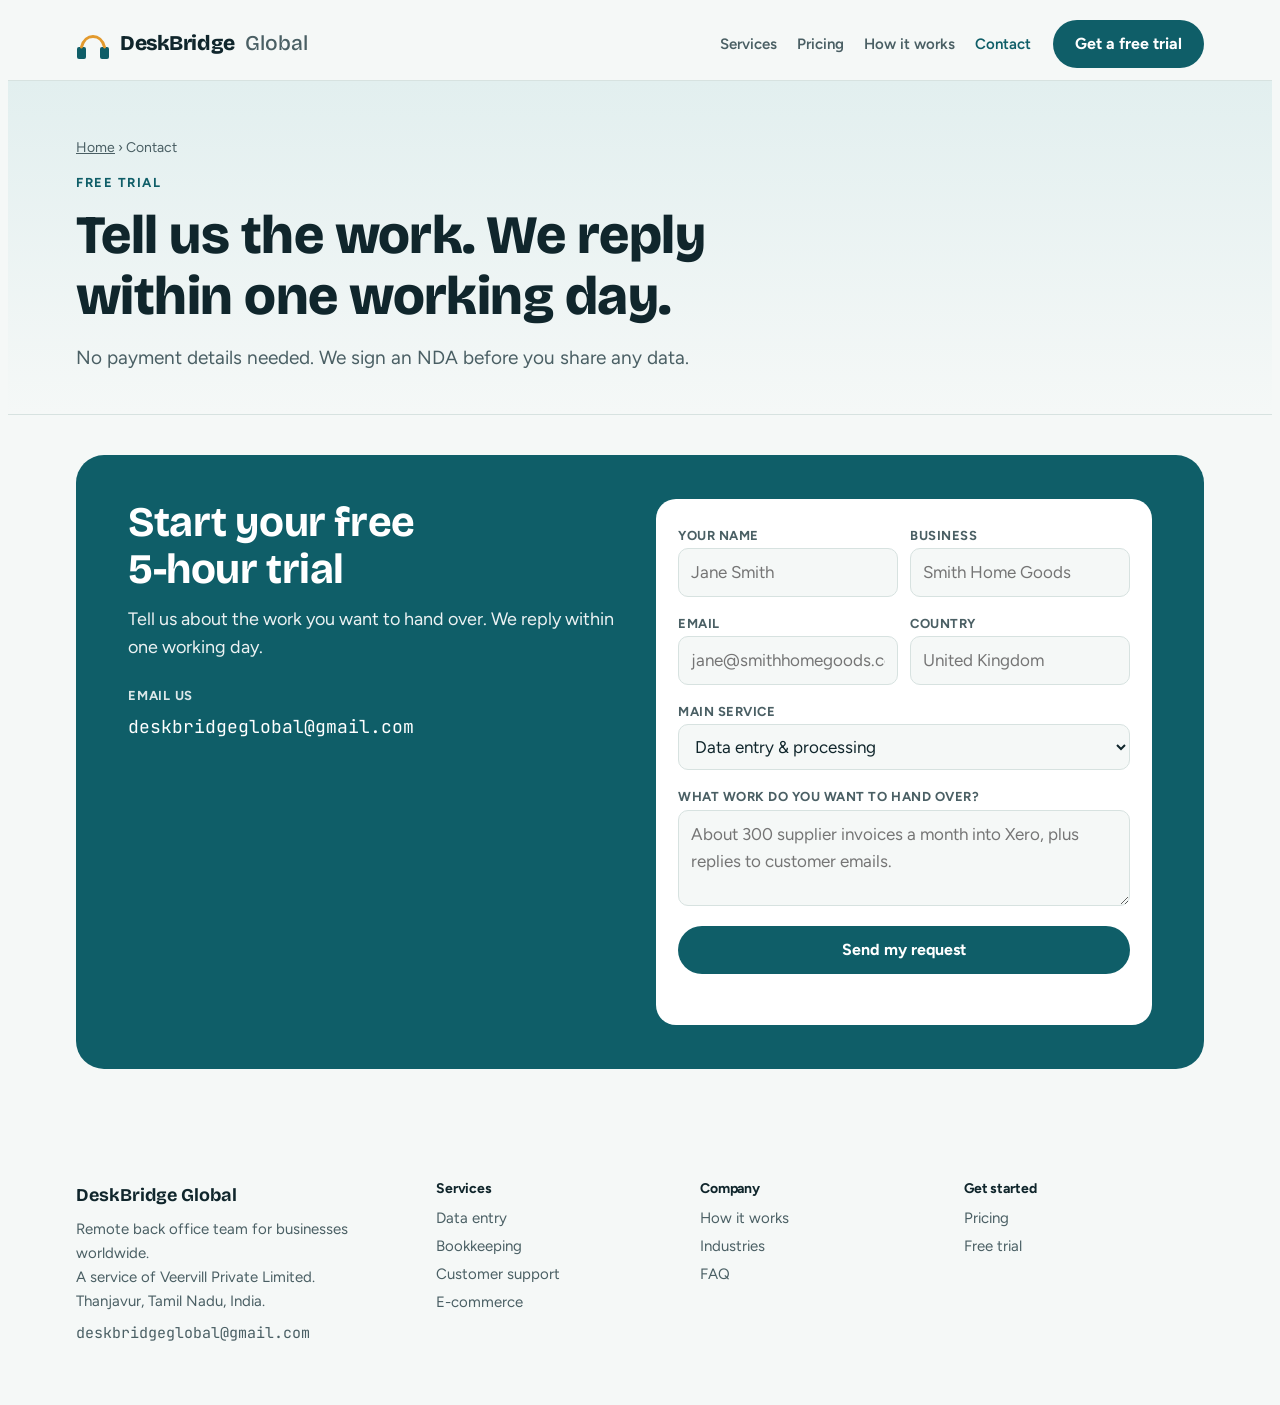
==== contact.html @ 3877d01b "Add files via upload" ====
<!doctype html>
<html lang="en">
<head>
<meta charset="utf-8">
<meta name="viewport" content="width=device-width, initial-scale=1, viewport-fit=cover">
<title>Contact & free trial – DeskBridge Global</title>
<meta name="description" content="Start your free 5-hour trial. Tell us the work you want to hand over – we reply within one working day.">
<meta property="og:title" content="Contact & free trial – DeskBridge Global">
<meta property="og:description" content="Start your free 5-hour trial. Tell us the work you want to hand over – we reply within one working day.">
<meta property="og:site_name" content="DeskBridge Global">
<link rel="icon" href="/assets/favicon.svg" type="image/svg+xml">
<link rel="preconnect" href="https://fonts.googleapis.com">
<link rel="preconnect" href="https://fonts.gstatic.com" crossorigin>
<link rel="stylesheet" href="https://fonts.googleapis.com/css2?family=Bricolage+Grotesque:opsz,wght@12..96,500;12..96,700;12..96,800&family=Figtree:wght@400;500;600;700&family=JetBrains+Mono:wght@500;600&display=swap">
<link rel="stylesheet" href="/assets/site.css">
<style>[hidden]{display:none!important}</style>
</head>
<body>
<header>
  <div class="wrap nav">
    <a class="brand" href="/" aria-label="DeskBridge Global home">
      <svg width="34" height="34" viewBox="0 0 34 34" aria-hidden="true">
        <rect x="1" y="20" width="9" height="12" rx="2" fill="var(--teal)"></rect>
        <rect x="24" y="20" width="9" height="12" rx="2" fill="var(--teal)"></rect>
        <path d="M5.5 20 C 9 6, 25 6, 28.5 20" fill="none" stroke="var(--marigold)" stroke-width="3" stroke-linecap="round"></path>
      </svg>
      <b>DeskBridge</b><span>Global</span>
    </a>
    <button class="menu-btn" type="button" aria-expanded="false" aria-controls="site-links">Menu</button>
    <nav class="links" id="site-links" aria-label="Pages">
      <a href="/services">Services</a>
      <a href="/pricing">Pricing</a>
      <a href="/how-it-works">How it works</a>
      <a href="/contact" aria-current="page">Contact</a>
    </nav>
    <a class="btn btn-primary" href="/contact">Get a free trial</a>
  </div>
</header>

<main id="top">
  <section class="page-hero">
    <div class="wrap">
      <p class="crumbs"><a href="/">Home</a> › Contact</p>
      <p class="eyebrow" style="margin-top:14px">Free trial</p>
      <h1>Tell us the work. We reply within one working day.</h1>
      <p class="lede">No payment details needed. We sign an NDA before you share any data.</p>
    </div>
  </section>

  <section id="contact" aria-labelledby="contact-h">
    <div class="wrap">
      <div class="contact">
        <div>
          <h2 id="contact-h">Start your free 5-hour trial</h2>
          <p>Tell us about the work you want to hand over. We reply within one working day.</p>
          <div class="mailline">
            <span style="font-size:13px;font-weight:700;letter-spacing:.06em;text-transform:uppercase;opacity:.85">Email us</span>
            <span class="addr" id="mail">deskbridgeglobal@gmail.com</span>
          </div>
        </div>
        <form class="quote" id="quote" novalidate>
          <div class="two">
            <div><label for="q-name">Your name</label><input id="q-name" autocomplete="name" placeholder="Jane Smith"></div>
            <div><label for="q-biz">Business</label><input id="q-biz" autocomplete="organization" placeholder="Smith Home Goods"></div>
          </div>
          <div class="two">
            <div><label for="q-email">Email</label><input id="q-email" type="email" autocomplete="email" placeholder="jane@smithhomegoods.com"></div>
            <div><label for="q-country">Country</label><input id="q-country" autocomplete="country-name" placeholder="United Kingdom"></div>
          </div>
          <div>
            <div><label for="q-svc">Main service</label>
              <select id="q-svc">
                <option>Data entry &amp; processing</option><option>Bookkeeping &amp; accounts</option><option>Invoices &amp; payroll prep</option><option>Customer support</option><option>E-commerce operations</option><option>Virtual assistant</option><option>Social media &amp; content</option><option>Lead generation</option><option>Website &amp; listing updates</option><option>Not sure yet</option>
              </select>
            </div>
          </div>
          <div><label for="q-work">What work do you want to hand over?</label><textarea id="q-work" placeholder="About 300 supplier invoices a month into Xero, plus replies to customer emails."></textarea></div>
          <input type="text" id="q-honey" tabindex="-1" autocomplete="off" aria-hidden="true" style="position:absolute;left:-9999px;width:1px;height:1px;opacity:0">
          <button class="btn btn-primary" type="submit" id="sendBtn">Send my request</button>
          <span class="status" id="status" aria-live="polite"></span>
          <div class="preview" id="preview" hidden></div>
          <div class="two" id="sendRow" hidden>
            <button class="btn btn-ghost" type="button" id="copyReq">Copy request</button>
            <a class="btn btn-ghost" id="mailReq" href="mailto:deskbridgeglobal@gmail.com">Open email app</a>
          </div>
        </form>
      </div>
    </div>
  </section>
</main>

<footer>
  <div class="wrap">
    <div>
      <b style="color:var(--fg);font-family:var(--display);font-size:18px">DeskBridge Global</b>
      <p style="margin-top:8px">Remote back office team for businesses worldwide.<br>A service of Veervill Private Limited.<br>Thanjavur, Tamil Nadu, India.</p>
      <p style="margin-top:8px" class="mono">deskbridgeglobal@gmail.com</p>
    </div>
    <div><h4>Services</h4><a href="/services">Data entry</a><a href="/services">Bookkeeping</a><a href="/services">Customer support</a><a href="/services">E-commerce</a></div>
    <div><h4>Company</h4><a href="/how-it-works">How it works</a><a href="/services#industries">Industries</a><a href="/how-it-works#faq">FAQ</a></div>
    <div><h4>Get started</h4><a href="/pricing">Pricing</a><a href="/contact">Free trial</a></div>
  </div>
</footer>

<script src="/assets/site.js"></script>
</body>
</html>
---- assets/site.css ----
/* Layout: a bridge line from Thanjavur to the client's city; long single page, 1160px column, sticky section nav. */
:root{
  --bg:#F5F8F7; --surface:#FFFFFF; --fg:#10262C; --muted:#4A5F64; --line:#D7E2E0;
  --teal:#0F5E68; --teal-soft:#E2EFEF; --marigold:#E39A2D; --marigold-ink:#7A4A06; --marigold-soft:#FCEFD9;
  --on-teal:#FFFFFF; --deep:#0E2A30; --on-deep:#E6EEEC; --deep-muted:#A9BDBC;
  --display:"Bricolage Grotesque", "Avenir Next", "Segoe UI", system-ui, sans-serif;
  --body:"Figtree", "Segoe UI", system-ui, sans-serif;
  --mono:"JetBrains Mono", ui-monospace, "SFMono-Regular", Menlo, monospace;
}
@media (prefers-color-scheme: dark){:root:not([data-theme="light"]){
  --bg:#0C181B; --surface:#12232A; --fg:#E6EEEC; --muted:#A3B6B5; --line:#24393F;
  --teal:#5DB6BE; --teal-soft:#16343A; --marigold:#F0B14E; --marigold-ink:#F6C677; --marigold-soft:#2E2412;
  --on-teal:#08181B; --deep:#081215; --on-deep:#E6EEEC; --deep-muted:#9FB3B2; color-scheme:dark;
}}
:root[data-theme="dark"]{
  --bg:#0C181B; --surface:#12232A; --fg:#E6EEEC; --muted:#A3B6B5; --line:#24393F;
  --teal:#5DB6BE; --teal-soft:#16343A; --marigold:#F0B14E; --marigold-ink:#F6C677; --marigold-soft:#2E2412;
  --on-teal:#08181B; --deep:#081215; --on-deep:#E6EEEC; --deep-muted:#9FB3B2; color-scheme:dark;
}
*{box-sizing:border-box}
html{scroll-behavior:smooth;scroll-padding-top:84px}
body{background:var(--bg);color:var(--fg);font-family:var(--body);font-size:17px;line-height:1.6}
.wrap{max-width:1160px;margin:0 auto;padding-left:max(16px, env(safe-area-inset-left, 0px));padding-right:max(16px, env(safe-area-inset-right, 0px))}
h1,h2,h3,h4{font-family:var(--display);line-height:1.12;margin:0;text-wrap:balance;letter-spacing:-0.01em}
p{margin:0}
a{color:var(--teal)}
:focus-visible{outline:3px solid var(--marigold);outline-offset:3px;border-radius:6px}
.eyebrow{font-size:13px;font-weight:700;letter-spacing:.12em;text-transform:uppercase;color:var(--teal)}
.mono{font-family:var(--mono);font-variant-numeric:tabular-nums}

body::before{content:"";position:fixed;inset:0 0 auto;height:env(safe-area-inset-top, 0px);z-index:10;background:var(--bg)}
header{position:sticky;top:env(safe-area-inset-top, 0px);z-index:5;background:color-mix(in srgb, var(--bg) 92%, transparent);backdrop-filter:blur(8px);border-bottom:1px solid var(--line)}
.nav{display:flex;align-items:center;gap:22px;padding-block:12px;flex-wrap:wrap}
.brand{display:flex;align-items:center;gap:10px;text-decoration:none;color:var(--fg)}
.brand b{font-family:var(--display);font-size:21px;font-weight:800;letter-spacing:-0.02em}
.brand span{font-family:var(--display);font-size:21px;font-weight:500;color:var(--muted)}
.links{display:flex;gap:20px;margin-left:auto;flex-wrap:wrap}
.links a{color:var(--muted);text-decoration:none;font-weight:600;font-size:15px}
.links a:hover{color:var(--fg)}
.btn{display:inline-flex;align-items:center;justify-content:center;gap:8px;min-height:48px;padding:0 22px;border-radius:999px;font-weight:700;font-size:16px;text-decoration:none;border:0;cursor:pointer;font-family:var(--body)}
.btn-primary{background:var(--teal);color:var(--on-teal)}
.btn-primary:hover{filter:brightness(1.08)}
.btn-ghost{background:transparent;color:var(--fg);border:1.5px solid var(--line)}
.btn-gold{background:var(--marigold);color:#2A1A02}
@media (max-width:900px){.links{display:none}}

/* hero */
.hero{padding-block:68px 52px;display:grid;grid-template-columns:minmax(0,1.1fr) minmax(0,.9fr);gap:48px;align-items:center}
.hero h1{font-size:clamp(38px,6vw,68px);font-weight:800}
.hero h1 em{font-style:normal;color:var(--teal)}
.hero .lede{margin-top:20px;font-size:19px;color:var(--muted);max-width:58ch}
.hero .ctas{display:flex;gap:12px;flex-wrap:wrap;margin-top:28px}
.trialpill{margin-top:22px;display:inline-flex;align-items:center;gap:10px;background:var(--marigold-soft);color:var(--marigold-ink);padding:8px 14px;border-radius:999px;font-weight:600;font-size:14px}
.trialpill i{width:8px;height:8px;border-radius:50%;background:var(--marigold);display:inline-block}
@media (max-width:900px){.hero{grid-template-columns:1fr;padding-block:44px 36px}}

.bridge{background:var(--surface);border:1px solid var(--line);border-radius:22px;padding:24px}
.bridge h2{font-size:15px;font-family:var(--body);font-weight:700;color:var(--muted)}
.cities{position:relative;display:grid;gap:6px;margin-top:14px}
.cities::before{content:"";position:absolute;left:20px;top:24px;bottom:24px;border-left:2px dashed var(--marigold)}
.city{display:flex;align-items:center;gap:14px;padding:9px 14px;border-radius:12px}
.city.home{background:var(--teal-soft)}
.dot{width:14px;height:14px;border-radius:50%;border:3px solid var(--marigold);background:var(--surface);flex:none;z-index:1}
.city.home .dot{background:var(--teal);border-color:var(--teal)}
.city .name{font-weight:700;line-height:1.2}
.city .tag{font-size:13px;color:var(--muted)}
.city .time{margin-left:auto;font-size:19px;font-weight:600}
.bridge .note{margin-top:14px;font-size:14px;color:var(--muted)}

/* strips & sections */
section{padding-block:68px}
.band{background:var(--surface);border-block:1px solid var(--line)}
.section-head{display:grid;gap:12px;max-width:720px}
.section-head h2{font-size:clamp(30px,4vw,44px);font-weight:700}
.section-head p{color:var(--muted);font-size:18px}

.facts{display:grid;grid-template-columns:repeat(4,minmax(0,1fr));gap:20px;padding-block:28px}
.fact{display:grid;gap:4px}
.fact b{font-family:var(--display);font-size:22px}
.fact span{color:var(--muted);font-size:15px}
@media (max-width:860px){.facts{grid-template-columns:repeat(2,minmax(0,1fr))}}

/* services catalog */
.tabs{display:flex;flex-wrap:wrap;gap:8px;margin-top:32px}
.tab{min-height:44px;padding:0 16px;border-radius:999px;border:1.5px solid var(--line);background:var(--surface);color:var(--fg);font:inherit;font-size:15px;font-weight:600;cursor:pointer}
.tab[aria-selected="true"]{background:var(--teal);color:var(--on-teal);border-color:var(--teal)}
.catalog{display:grid;grid-template-columns:repeat(3,minmax(0,1fr));gap:18px;margin-top:22px}
.svc{background:var(--surface);border:1px solid var(--line);border-radius:18px;padding:22px;display:flex;flex-direction:column;gap:12px}
.svc .ic{width:44px;height:44px;border-radius:12px;background:var(--teal-soft);display:flex;align-items:center;justify-content:center}
.svc h3{font-size:20px}
.svc p{color:var(--muted);font-size:15px}
.svc ul{margin:0;padding:0;list-style:none;display:grid;gap:6px;font-size:15px}
.svc li{display:flex;gap:10px}
.svc li::before{content:"";width:6px;height:6px;border-radius:50%;background:var(--marigold);margin-top:9px;flex:none}
.svc .tools{margin-top:auto;padding-top:10px;border-top:1px solid var(--line);font-size:13px;color:var(--muted)}
@media (max-width:980px){.catalog{grid-template-columns:repeat(2,minmax(0,1fr))}}
@media (max-width:620px){.catalog{grid-template-columns:1fr}}

/* industries */
.inds{display:grid;grid-template-columns:repeat(4,minmax(0,1fr));gap:16px;margin-top:32px}
.ind{border:1px solid var(--line);border-radius:16px;padding:18px;background:var(--bg);display:grid;gap:6px;align-content:start}
.ind h3{font-size:18px}
.ind p{font-size:14px;color:var(--muted)}
@media (max-width:900px){.inds{grid-template-columns:repeat(2,minmax(0,1fr))}}
@media (max-width:520px){.inds{grid-template-columns:1fr}}

/* how */
.steps{display:grid;grid-template-columns:repeat(5,minmax(0,1fr));gap:18px;margin-top:36px}
.step{border-top:3px solid var(--teal);padding-top:16px;display:grid;gap:8px;align-content:start}
.step .n{font-family:var(--mono);font-size:13px;color:var(--teal);font-weight:600}
.step h3{font-size:18px}
.step p{color:var(--muted);font-size:15px}
@media (max-width:980px){.steps{grid-template-columns:repeat(2,minmax(0,1fr))}}
@media (max-width:520px){.steps{grid-template-columns:1fr}}

/* pricing */
.plans{display:grid;grid-template-columns:repeat(4,minmax(0,1fr));gap:16px;margin-top:36px;align-items:stretch}
.plan{background:var(--surface);border:1px solid var(--line);border-radius:20px;padding:24px;display:flex;flex-direction:column;gap:14px}
.plan.pick{border:2px solid var(--teal)}
.plan .top{display:flex;justify-content:space-between;align-items:center;gap:8px;min-height:28px}
.plan h3{font-size:20px}
.plan .badge{font-size:11px;font-weight:700;letter-spacing:.06em;text-transform:uppercase;background:var(--teal);color:var(--on-teal);padding:4px 10px;border-radius:999px}
.plan .for{font-size:14px;color:var(--muted)}
.price{display:flex;align-items:baseline;gap:4px;flex-wrap:wrap}
.price .amt{font-family:var(--display);font-size:40px;font-weight:800;letter-spacing:-0.02em}
.price .per{color:var(--muted);font-size:15px}
.plan ul{list-style:none;margin:0;padding:0;display:grid;gap:8px;flex:1;font-size:15px}
.plan li{display:flex;gap:10px;align-items:flex-start}
.plan li svg{flex:none;margin-top:5px}
.plan .btn{width:100%}
@media (max-width:1040px){.plans{grid-template-columns:repeat(2,minmax(0,1fr))}}
@media (max-width:620px){.plans{grid-template-columns:1fr}}

/* estimator */
.calc{margin-top:28px;background:var(--deep);color:var(--on-deep);border-radius:24px;padding:28px;display:grid;grid-template-columns:minmax(0,1.1fr) minmax(0,.9fr);gap:28px;align-items:center}
.calc h3{font-size:24px}
.calc p{color:var(--deep-muted)}
.calc label{display:block;font-weight:600;margin-top:18px;margin-bottom:8px}
.calc input[type=range]{width:100%;accent-color:var(--marigold)}
.calc .row{display:flex;gap:12px;align-items:center;flex-wrap:wrap}
.calc input[type=number]{width:120px;height:44px;border-radius:10px;border:1px solid #3B5359;background:#0A1E22;color:#E6EEEC;font:inherit;font-family:var(--mono);padding:0 12px}
.out{background:rgba(255,255,255,.06);border-radius:18px;padding:22px;display:grid;gap:10px}
.out .big{font-family:var(--display);font-size:44px;font-weight:800}
.out .line{display:flex;justify-content:space-between;gap:12px;color:var(--deep-muted);font-size:15px}
.out .line b{color:var(--on-deep);font-family:var(--mono);font-weight:600}
.save{color:#F6C677;font-weight:700}
@media (max-width:820px){.calc{grid-template-columns:1fr}}

/* trust */
.trust{display:grid;grid-template-columns:repeat(3,minmax(0,1fr));gap:22px 36px;margin-top:32px}
.trust div{display:grid;gap:6px;align-content:start}
.trust h3{font-size:19px}
.trust p{color:var(--muted)}
@media (max-width:860px){.trust{grid-template-columns:1fr}}

/* faq */
.faq{margin-top:28px;display:grid;gap:10px;max-width:860px}
details{background:var(--surface);border:1px solid var(--line);border-radius:14px;padding:4px 18px}
summary{cursor:pointer;font-weight:700;padding-block:14px;list-style:none;display:flex;justify-content:space-between;gap:16px}
summary::-webkit-details-marker{display:none}
summary::after{content:"+";font-family:var(--mono);color:var(--teal);font-size:20px;line-height:1}
details[open] summary::after{content:"−"}
details p{color:var(--muted);padding-bottom:16px}

/* contact */
.contact{background:var(--teal);color:var(--on-teal);border-radius:28px;padding:44px clamp(20px,5vw,52px);display:grid;grid-template-columns:minmax(0,1fr) minmax(0,1fr);gap:32px;align-items:start}
.contact h2{font-size:clamp(28px,4vw,42px)}
.contact > div > p{margin-top:12px;font-size:18px;opacity:.92}
.mailline{margin-top:24px;display:grid;gap:6px}
.mailline .addr{font-family:var(--mono);font-size:18px;word-break:break-all;user-select:all}
form.quote{background:var(--surface);color:var(--fg);border-radius:20px;padding:22px;display:grid;gap:12px}
form.quote label{font-size:13px;font-weight:700;color:var(--muted);letter-spacing:.04em;text-transform:uppercase}
form.quote input, form.quote select, form.quote textarea{width:100%;min-height:46px;border-radius:10px;border:1px solid var(--line);background:var(--bg);color:var(--fg);font:inherit;padding:10px 12px}
form.quote textarea{min-height:96px;resize:vertical}
.two{display:grid;grid-template-columns:minmax(0,1fr) minmax(0,1fr);gap:12px}
.status{font-size:14px;color:var(--teal);font-weight:600;min-height:1.2em}
.preview{font-family:var(--mono);font-size:13px;white-space:pre-wrap;background:var(--bg);border:1px dashed var(--line);border-radius:10px;padding:12px;user-select:all}
@media (max-width:860px){.contact{grid-template-columns:1fr}.two{grid-template-columns:1fr}}

footer{padding-block:44px 52px;color:var(--muted);font-size:15px}
footer .wrap{display:grid;grid-template-columns:minmax(0,1.4fr) repeat(3,minmax(0,1fr));gap:24px}
footer h4{font-family:var(--body);font-size:14px;color:var(--fg);margin-bottom:8px}
footer a{color:var(--muted);text-decoration:none;display:block;padding-block:2px}
footer a:hover{color:var(--fg)}
@media (max-width:760px){footer .wrap{grid-template-columns:1fr 1fr}}
@media (prefers-reduced-motion: reduce){html{scroll-behavior:auto}*{transition:none!important;animation:none!important}}

/* ---------- multi-page additions ---------- */
.links a[aria-current="page"]{color:var(--teal)}
.page-hero{padding-block:56px 40px;border-bottom:1px solid var(--line);background:linear-gradient(180deg,var(--teal-soft),var(--bg))}
.page-hero h1{font-size:clamp(34px,5vw,54px);font-weight:800;margin-top:12px}
.page-hero .lede{margin-top:16px;font-size:19px;color:var(--muted);max-width:62ch}
.crumbs{font-size:14px;color:var(--muted)}
.crumbs a{color:var(--muted)}
.svc-grid{display:grid;grid-template-columns:repeat(auto-fill,minmax(250px,1fr));gap:18px;margin-top:32px}
.svc-card{display:grid;gap:8px;background:var(--surface);border:1px solid var(--line);border-radius:18px;padding:22px;text-decoration:none;color:var(--fg)}
.svc-card:hover{border-color:var(--teal)}
.svc-card h3{font-size:20px}
.svc-card p{color:var(--muted);font-size:15px}
.svc-card .more{color:var(--teal);font-weight:700;font-size:15px}
.cta-band{background:var(--deep);color:var(--on-deep);border-radius:24px;padding:40px;display:flex;flex-wrap:wrap;gap:20px;align-items:center;justify-content:space-between}
.cta-band h2{font-size:clamp(26px,3.4vw,36px)}
.cta-band p{color:var(--deep-muted);margin-top:8px}
.menu-btn{display:none;margin-left:auto;min-height:44px;padding:0 16px;border-radius:999px;border:1.5px solid var(--line);background:var(--surface);color:var(--fg);font:inherit;font-weight:700}
@media (max-width:900px){
  .menu-btn{display:inline-flex;align-items:center}
  .nav .btn-primary{display:none}
  .links.open{display:flex;flex-direction:column;width:100%;gap:4px;padding:8px 0}
  .links.open a{padding:10px 4px;font-size:17px}
}
/* the page title already says it – hide the repeated heading of the first section */
.page-hero + section .section-head { display: none; }
.page-hero + section { padding-top: 40px; }
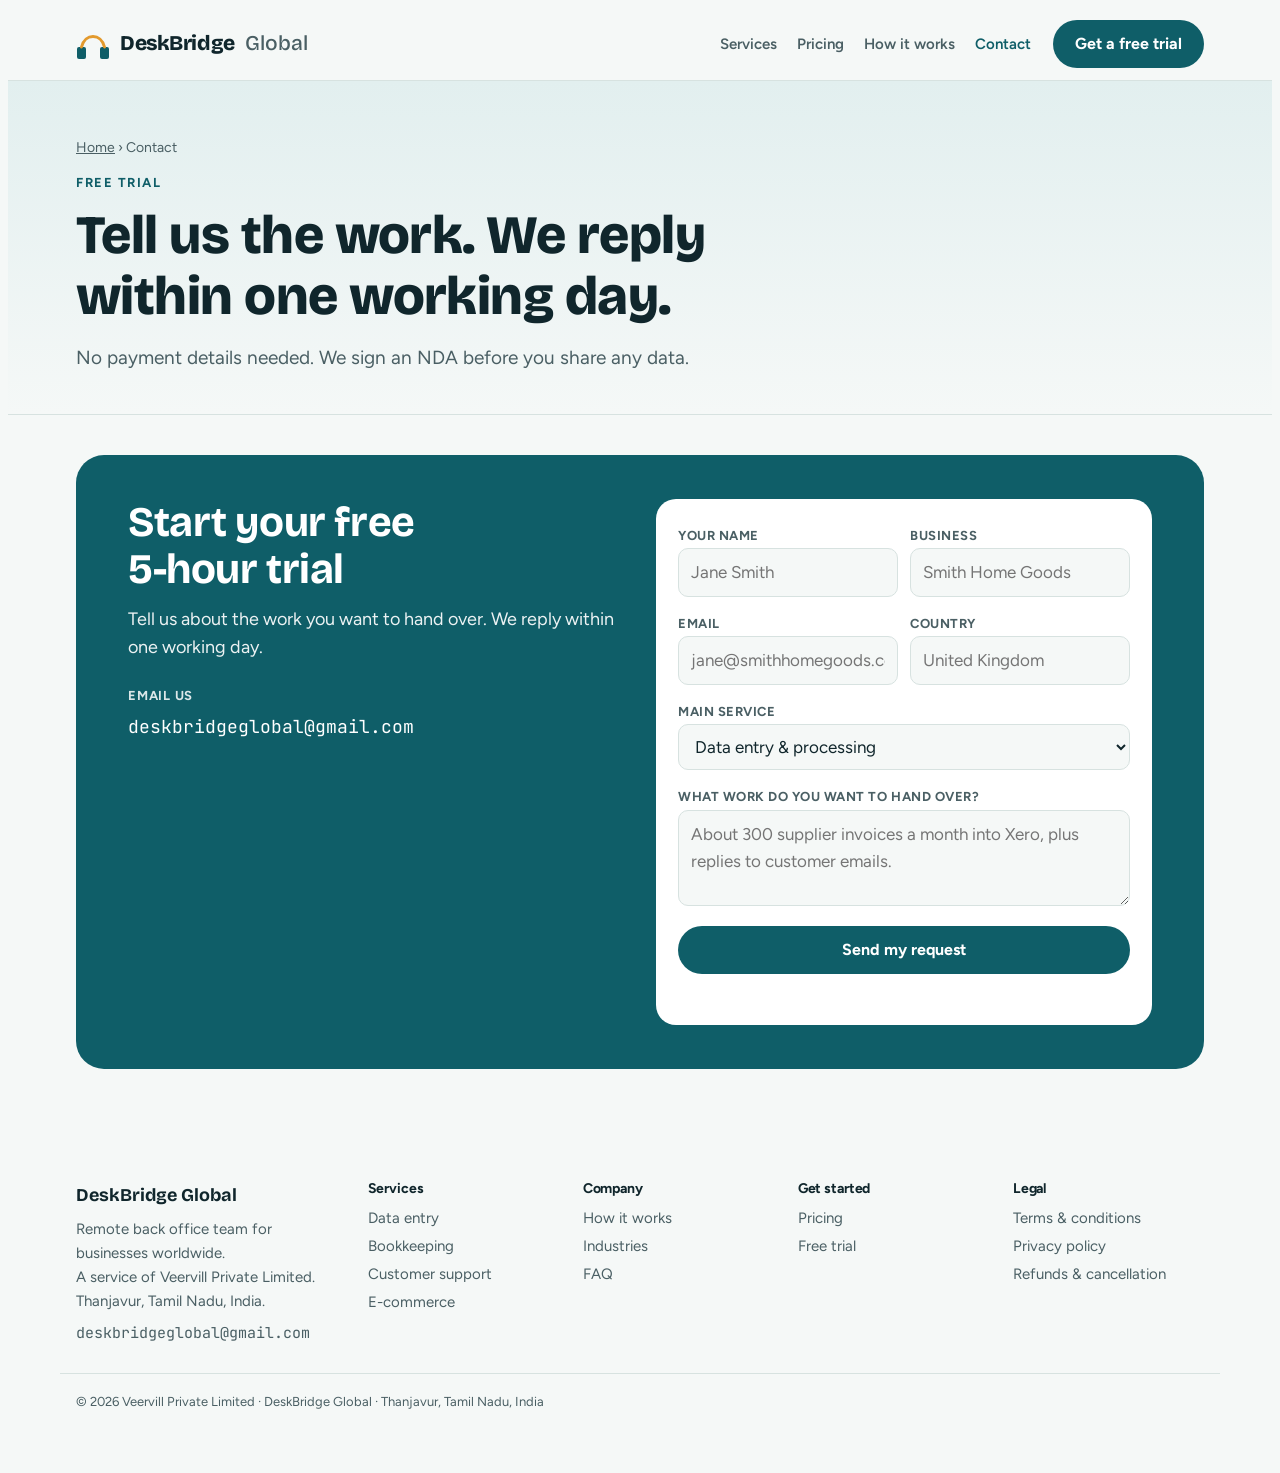
==== commit dd0d7069: "Add files via upload" ====
--- a/contact.html
+++ b/contact.html
@@ -99,7 +99,9 @@
     <div><h4>Services</h4><a href="/services">Data entry</a><a href="/services">Bookkeeping</a><a href="/services">Customer support</a><a href="/services">E-commerce</a></div>
     <div><h4>Company</h4><a href="/how-it-works">How it works</a><a href="/services#industries">Industries</a><a href="/how-it-works#faq">FAQ</a></div>
     <div><h4>Get started</h4><a href="/pricing">Pricing</a><a href="/contact">Free trial</a></div>
+    <div><h4>Legal</h4><a href="/terms">Terms &amp; conditions</a><a href="/privacy">Privacy policy</a><a href="/terms#refunds">Refunds &amp; cancellation</a></div>
   </div>
+  <div class="wrap legal-line">© 2026 Veervill Private Limited · DeskBridge Global · Thanjavur, Tamil Nadu, India</div>
 </footer>
 
 <script src="/assets/site.js"></script>
--- a/assets/site.css
+++ b/assets/site.css
@@ -211,3 +211,12 @@
 /* the page title already says it – hide the repeated heading of the first section */
 .page-hero + section .section-head { display: none; }
 .page-hero + section { padding-top: 40px; }
+
+footer .wrap{grid-template-columns:minmax(0,1.4fr) repeat(4,minmax(0,1fr))}
+footer .legal-line{display:block;margin-top:28px;padding-top:18px;border-top:1px solid var(--line);font-size:13px}
+@media (max-width:760px){footer .wrap{grid-template-columns:1fr 1fr}}
+.legal{max-width:820px}
+.legal h2{font-size:24px;margin-top:34px}
+.legal p,.legal li{color:var(--muted);margin-top:10px}
+.legal ul{padding-left:20px}
+.legal .updated{font-size:14px;color:var(--muted)}
